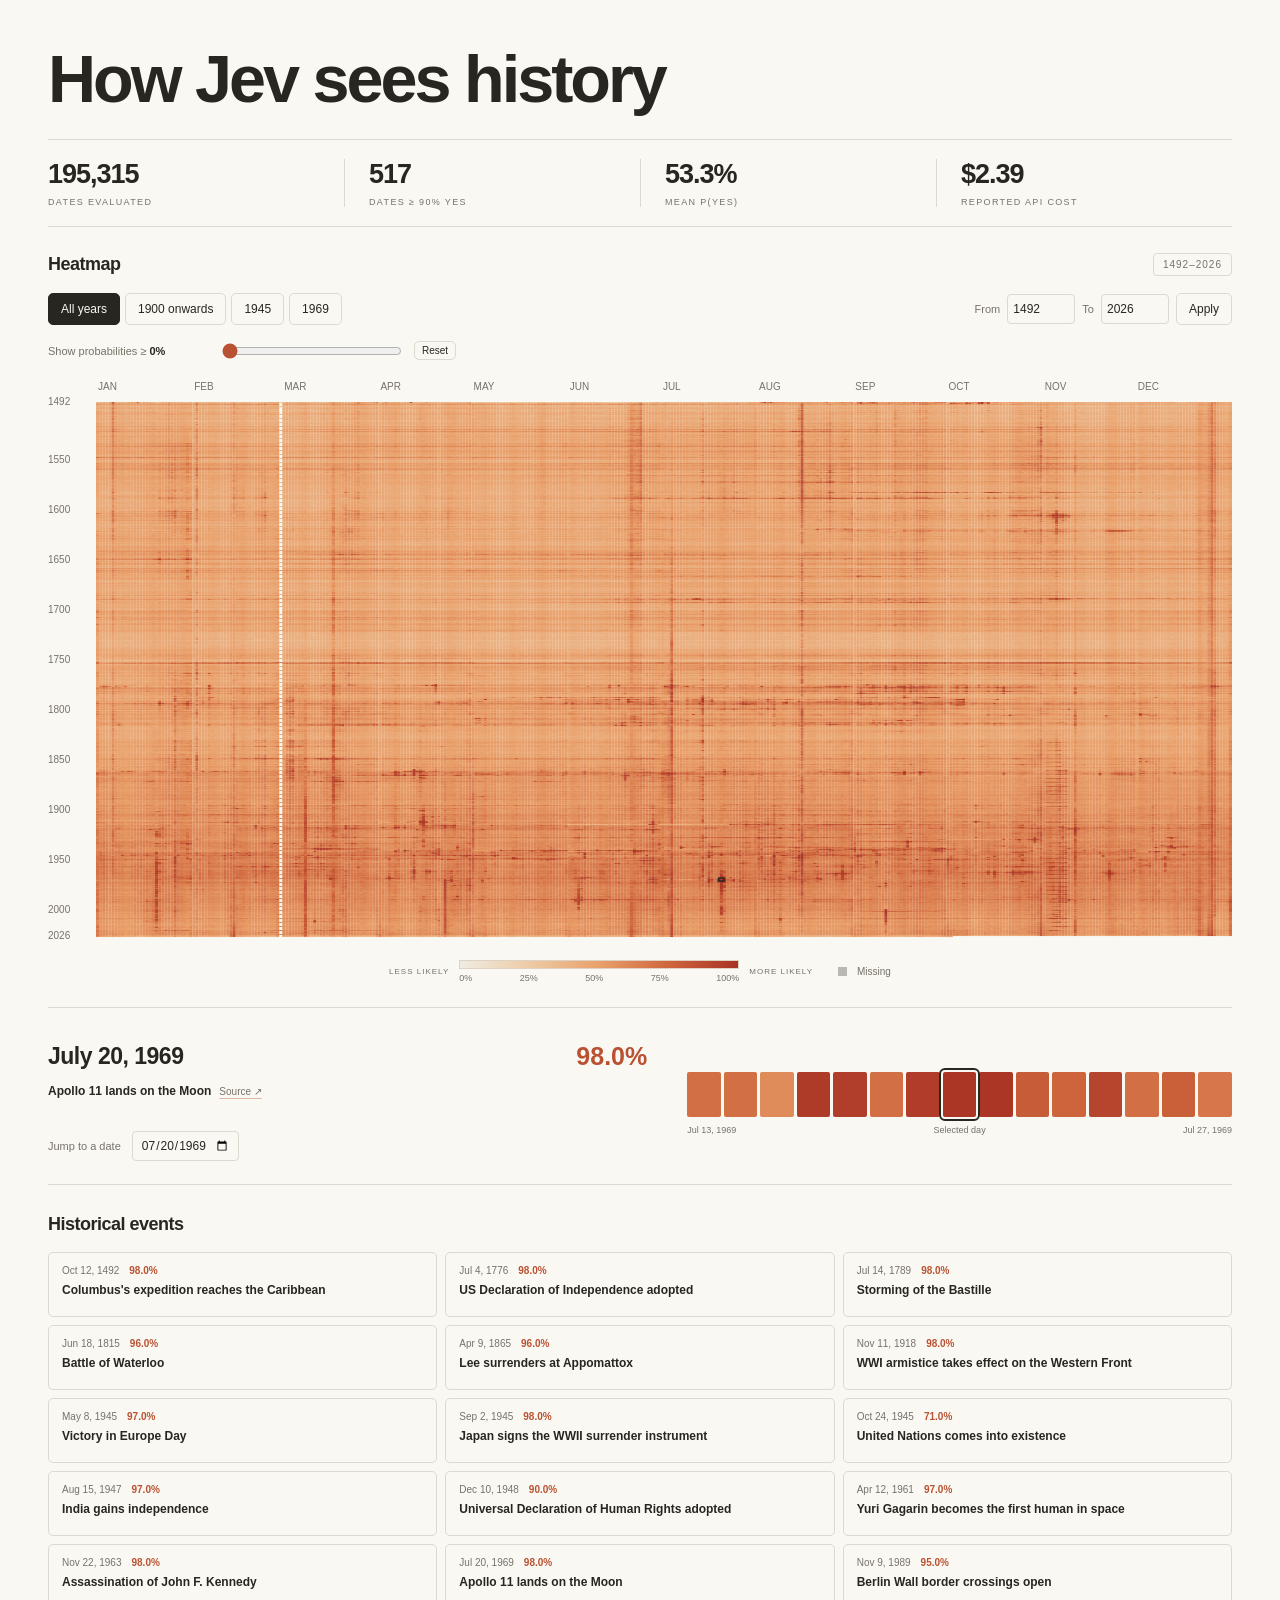
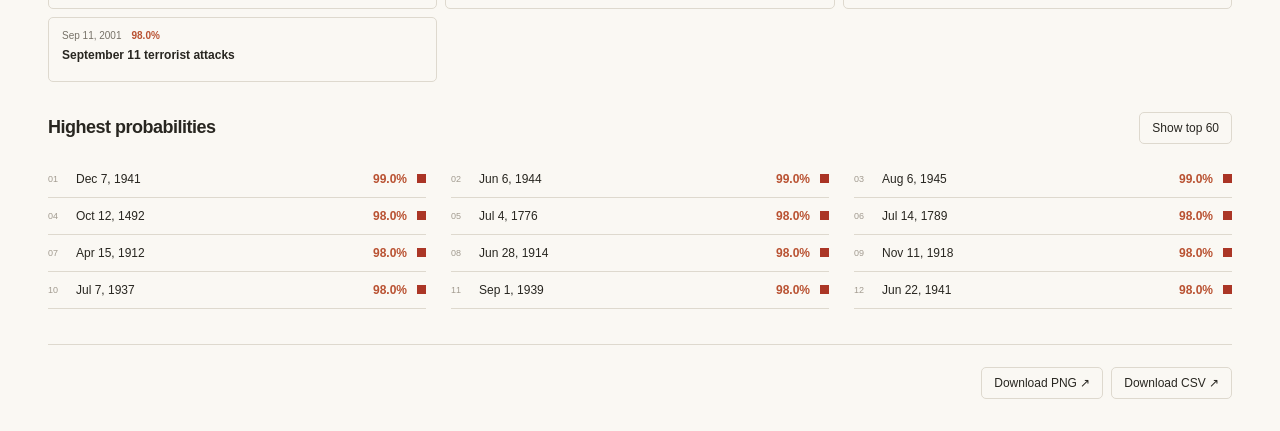
==== index.html @ 4d6ac9d6 "Publish historical heatmap Assisted-by: AI" ====
<!doctype html>
<html lang="en">
<head>
  <meta charset="utf-8">
  <meta name="viewport" content="width=device-width, initial-scale=1">
  <title>How Jev sees history</title>
  <meta name="description" content="Jev's probability of historical significance for every date from 1492 through 2026.">
  <meta property="og:title" content="How Jev sees history">
  <meta property="og:description" content="195,315 dates. One question. A historical heatmap from Jev 1.13.">
  <meta property="og:image" content="https://not-stbenjam.github.io/historical-heatmap/heatmap.png">
  <link rel="stylesheet" href="style.css">
  <script src="app.js" defer></script>
</head>
<body>
<main>
  <header>
    <h1>How Jev sees history</h1>
  </header>
  <section class="stats" aria-label="Experiment statistics">
    <div><strong id="dates-count">—</strong><span>DATES EVALUATED</span></div>
    <div><strong id="high-count">—</strong><span>DATES ≥ 90% YES</span></div>
    <div><strong id="mean-confidence">—</strong><span>MEAN P(YES)</span></div>
    <div><strong id="run-cost">—</strong><span>REPORTED API COST</span></div>
  </section>
  <section class="map-section" aria-labelledby="map-heading">
    <div class="section-title"><h2 id="map-heading">Heatmap</h2><span id="range-description" class="map-tag">1492–2026</span></div>
    <div class="toolbar">
      <div class="presets" role="group" aria-label="Year range"><button data-range="all" class="active">All years</button><button data-range="1900">1900 onwards</button><button data-range="1945">1945</button><button data-range="1969">1969</button></div>
      <div class="range-inputs"><label>From <input id="year-from" type="number" min="1492" max="2026" value="1492"></label><label>To <input id="year-to" type="number" min="1492" max="2026" value="2026"></label><button id="apply-range">Apply</button></div>
    </div>
    <div class="filter"><label for="threshold">Show probabilities ≥ <strong id="threshold-label">0%</strong></label><input id="threshold" type="range" min="0" max="100" value="0" step="1"><button id="threshold-reset">Reset</button></div>
    <div class="map-wrap"><canvas id="heatmap" tabindex="0" aria-label="Historical confidence heatmap. Use arrow keys to select adjacent dates."></canvas><div id="loading">Loading the experiment…</div><div id="tooltip" hidden></div></div>
    <div class="legend"><span class="legend-label">LESS LIKELY</span><div class="legend-scale"><div class="gradient"></div><div class="legend-ticks"><span>0%</span><span>25%</span><span>50%</span><span>75%</span><span>100%</span></div></div><span class="legend-label">MORE LIKELY</span><span class="missing-swatch"></span><span>Missing</span></div>
  </section>
  <section class="detail" aria-labelledby="selected-heading">
    <div class="selected-main"><div class="date-row"><h2 id="selected-heading">July 20, 1969</h2><strong id="selected-probability">—</strong></div><div id="selected-event"></div><label class="jump">Jump to a date <input id="date-input" type="date" min="1492-01-01" max="2026-10-02" value="1969-07-20"></label></div>
    <div class="neighbors"><div id="neighbor-strip"></div><div class="strip-captions"><span id="neighbor-start"></span><span>Selected day</span><span id="neighbor-end"></span></div></div>
  </section>
  <section class="anchors" aria-labelledby="anchors-heading"><div class="section-title"><h2 id="anchors-heading">Historical events</h2></div><div id="event-buttons"></div></section>
  <section class="ranking" aria-labelledby="ranking-heading"><div class="section-title"><h2 id="ranking-heading">Highest probabilities</h2><button id="toggle-ranked">Show top 60</button></div><div id="top-dates"></div></section>
  <footer class="exports"><button id="export-png">Download PNG ↗</button><button id="export-csv">Download CSV ↗</button></footer>
</main>
</body>
</html>
---- style.css ----
:root{--paper:#faf8f3;--ink:#282620;--muted:#777268;--line:#ded9ce;--accent:#b95232;--warm:#f0ece3;--missing:#bbb8b1;font-family:Inter,ui-sans-serif,-apple-system,BlinkMacSystemFont,"Segoe UI",sans-serif;color:var(--ink);background:var(--paper);font-synthesis:none}*{box-sizing:border-box}body{margin:0}main{max-width:1280px;margin:auto;padding:44px 48px 32px}a{color:inherit;text-decoration-color:#b9523266;text-underline-offset:3px}button,input{font:inherit}button{cursor:pointer;border:1px solid var(--line);border-radius:5px;background:transparent;color:var(--ink);padding:8px 12px;font-size:12px;transition:background .15s,border-color .15s}button:hover{background:#eee9df;border-color:#bbb3a5}button:focus-visible,input:focus-visible,canvas:focus-visible{outline:2px solid var(--accent);outline-offset:3px}.eyebrow{font-size:10px;font-weight:650;letter-spacing:1.8px;color:var(--muted);display:flex;align-items:center;gap:8px}.dot{width:7px;height:7px;border-radius:50%;background:var(--accent)}.edition{margin-left:auto;letter-spacing:1.4px}h1{font-size:clamp(40px,5.2vw,68px);font-weight:760;letter-spacing:-3px;margin:24px 0 12px;line-height:1.06}.period{color:var(--accent)}.question{font-family:Georgia,serif;font-size:clamp(18px,2.3vw,27px);margin:0 0 14px;letter-spacing:-.25px}.intro{font-size:13px;line-height:1.7;color:var(--muted);max-width:780px;margin:0}.stats{display:grid;grid-template-columns:repeat(4,1fr);border-block:1px solid var(--line);margin:30px 0 28px;padding:19px 0}.stats>div{padding:0 24px;border-left:1px solid var(--line)}.stats>div:first-child{padding-left:0;border:0}.stats strong{font-size:27px;font-weight:650;letter-spacing:-1px;display:block;font-variant-numeric:tabular-nums}.stats span{display:block;font-size:9px;letter-spacing:1.35px;color:var(--muted);margin-top:7px}h2{font-size:18px;letter-spacing:-.5px;margin:0;font-weight:650}.section-title{display:flex;justify-content:space-between;align-items:center;gap:20px;margin-bottom:17px}.section-title p{font-size:12px;color:var(--muted);margin:6px 0 0;line-height:1.5}.map-tag{font-size:10px;letter-spacing:1px;border:1px solid var(--line);border-radius:4px;padding:5px 9px;color:var(--muted)}.toolbar{display:flex;justify-content:space-between;gap:14px;align-items:center;flex-wrap:wrap}.presets{display:flex;gap:5px}.presets .active{background:var(--ink);color:var(--paper);border-color:var(--ink)}.range-inputs{display:flex;align-items:center;gap:7px}.range-inputs label{font-size:11px;color:var(--muted)}input[type=number]{width:68px;padding:7px 5px;border:1px solid var(--line);background:transparent;border-radius:4px;font-size:12px;color:var(--ink);margin-left:4px}.filter{display:flex;gap:10px;align-items:center;margin:16px 0;font-size:11px;color:var(--muted);flex-wrap:wrap}.filter label{min-width:162px}.filter strong{color:var(--ink);font-variant-numeric:tabular-nums}.filter input{accent-color:var(--accent);width:180px}.filter button{padding:3px 7px;font-size:10px}.filter>span{margin-left:auto;font-size:10px}.map-wrap{position:relative;min-height:130px}canvas{width:100%;display:block;cursor:crosshair}#loading{position:absolute;inset:0;display:grid;place-items:center;background:#f0ece3;color:var(--muted);font-size:13px}#tooltip{position:absolute;pointer-events:none;background:#282620;color:var(--paper);padding:9px 11px;border-radius:4px;font-size:11px;z-index:2;white-space:nowrap;box-shadow:0 3px 12px #0002}#tooltip[hidden]{display:none}.legend{display:flex;align-items:center;gap:10px;justify-content:center;margin-top:15px;font-size:10px;color:var(--muted)}.legend-label{font-size:8px;letter-spacing:1px}.legend-scale{width:280px}.gradient{height:9px;border:1px solid #ddd2c4;background:linear-gradient(90deg,#f0ece3,#edcba5,#e9a06b,#cf663d,#a83224)}.legend-ticks{display:flex;justify-content:space-between;margin-top:4px;font-size:9px;font-variant-numeric:tabular-nums}.missing-swatch{width:9px;height:9px;background:var(--missing);margin-left:15px}.reading-note{font-size:10px;line-height:1.5;color:var(--muted);margin:14px 0 22px}.detail{display:grid;grid-template-columns:1.1fr 1fr;border-block:1px solid var(--line);padding:23px 0;gap:40px}.date-row{display:flex;gap:15px;align-items:center;justify-content:space-between;margin:11px 0}.date-row h2{font-size:23px}.date-row>strong{color:var(--accent);font-size:25px;font-weight:600;font-variant-numeric:tabular-nums}.selected-main>.eyebrow,.neighbors>.eyebrow{font-size:9px}#selected-event{font-size:12px;color:var(--muted);line-height:1.6;min-height:37px}#selected-event a{display:inline-block;margin-left:8px;font-size:10px}#selected-event strong{color:var(--ink);font-weight:550}.event-note{font-size:10px;display:block;margin-top:2px}.jump{display:flex;align-items:center;gap:11px;color:var(--muted);font-size:11px;margin-top:12px}input[type=date]{font-size:12px;background:transparent;border:1px solid var(--line);border-radius:4px;padding:6px 8px;color:var(--ink)}.neighbors{align-self:center}#neighbor-strip{display:grid;grid-template-columns:repeat(15,1fr);gap:3px;margin:15px 0 8px}#neighbor-strip button{border:0;border-radius:2px;padding:0;height:45px;position:relative}#neighbor-strip button.selected{outline:2px solid var(--ink);outline-offset:2px;z-index:1}#neighbor-strip button:hover{outline:1px solid var(--ink)}.strip-captions{display:flex;justify-content:space-between;font-size:9px;color:var(--muted)}.anchors{margin-top:29px}#event-buttons{display:grid;grid-template-columns:repeat(3,1fr);gap:8px}.event-button{text-align:left;display:flex;flex-direction:column;gap:6px;padding:12px 13px;min-height:65px}.event-button .event-top{display:flex;justify-content:space-between;gap:10px;font-size:10px;color:var(--muted);font-variant-numeric:tabular-nums}.event-button .event-p{color:var(--accent);font-weight:650}.event-button .event-title{font-size:12px;font-weight:550;line-height:1.4}.ranking{margin-top:30px}#top-dates{display:grid;grid-template-columns:repeat(3,1fr);gap:0 25px}.rank-item{display:flex;align-items:center;gap:10px;border:0;border-bottom:1px solid var(--line);border-radius:0;padding:11px 0;text-align:left}.rank-number{width:18px;font-size:9px;color:#a29b90;font-variant-numeric:tabular-nums}.rank-date{font-size:12px}.rank-confidence{margin-left:auto;color:var(--accent);font-size:12px;font-weight:600;font-variant-numeric:tabular-nums}.rank-swatch{width:9px;height:9px;flex:none}footer{margin-top:35px;border-top:1px solid var(--line);padding-top:22px}.footer-top{display:flex;justify-content:space-between;align-items:center;gap:16px}.footer-top h2{font-size:15px}.exports{display:flex;gap:8px}footer p{font-size:11px;color:var(--muted);line-height:1.75;max-width:950px;margin:14px 0 0}.run-summary{font-size:9px;letter-spacing:.35px}#toggle-ranked{white-space:nowrap}#top-dates:empty:after{content:"No dates match this range and threshold.";font-size:12px;color:var(--muted)}@media(max-width:800px){main{padding:27px 22px}h1{letter-spacing:-1.8px}.stats strong{font-size:23px}.stats>div{padding:0 12px}.stats span{font-size:8px;letter-spacing:.65px}.detail{gap:25px;grid-template-columns:1fr}.filter>span{margin-left:0;width:100%}#event-buttons{grid-template-columns:repeat(2,1fr)}#top-dates{grid-template-columns:repeat(2,1fr)}.footer-top{align-items:flex-start;flex-direction:column}.legend-scale{width:180px}.legend{gap:6px}.missing-swatch{margin-left:5px}.legend-label{font-size:7px}}@media(max-width:480px){main{padding:25px 16px}.edition{font-size:8px}.eyebrow{font-size:8px;letter-spacing:1px}.stats{grid-template-columns:repeat(2,1fr);gap:17px}.stats>div:nth-child(3){border:0;padding-left:0}.presets button{padding:7px 9px;font-size:10px}.legend-label{display:none}#event-buttons,#top-dates{grid-template-columns:1fr}.question{font-size:19px}.date-row h2{font-size:21px}}

h1{margin:0 0 24px}.stats{margin:22px 0 26px}.detail{margin-top:24px}footer.exports{justify-content:flex-end}
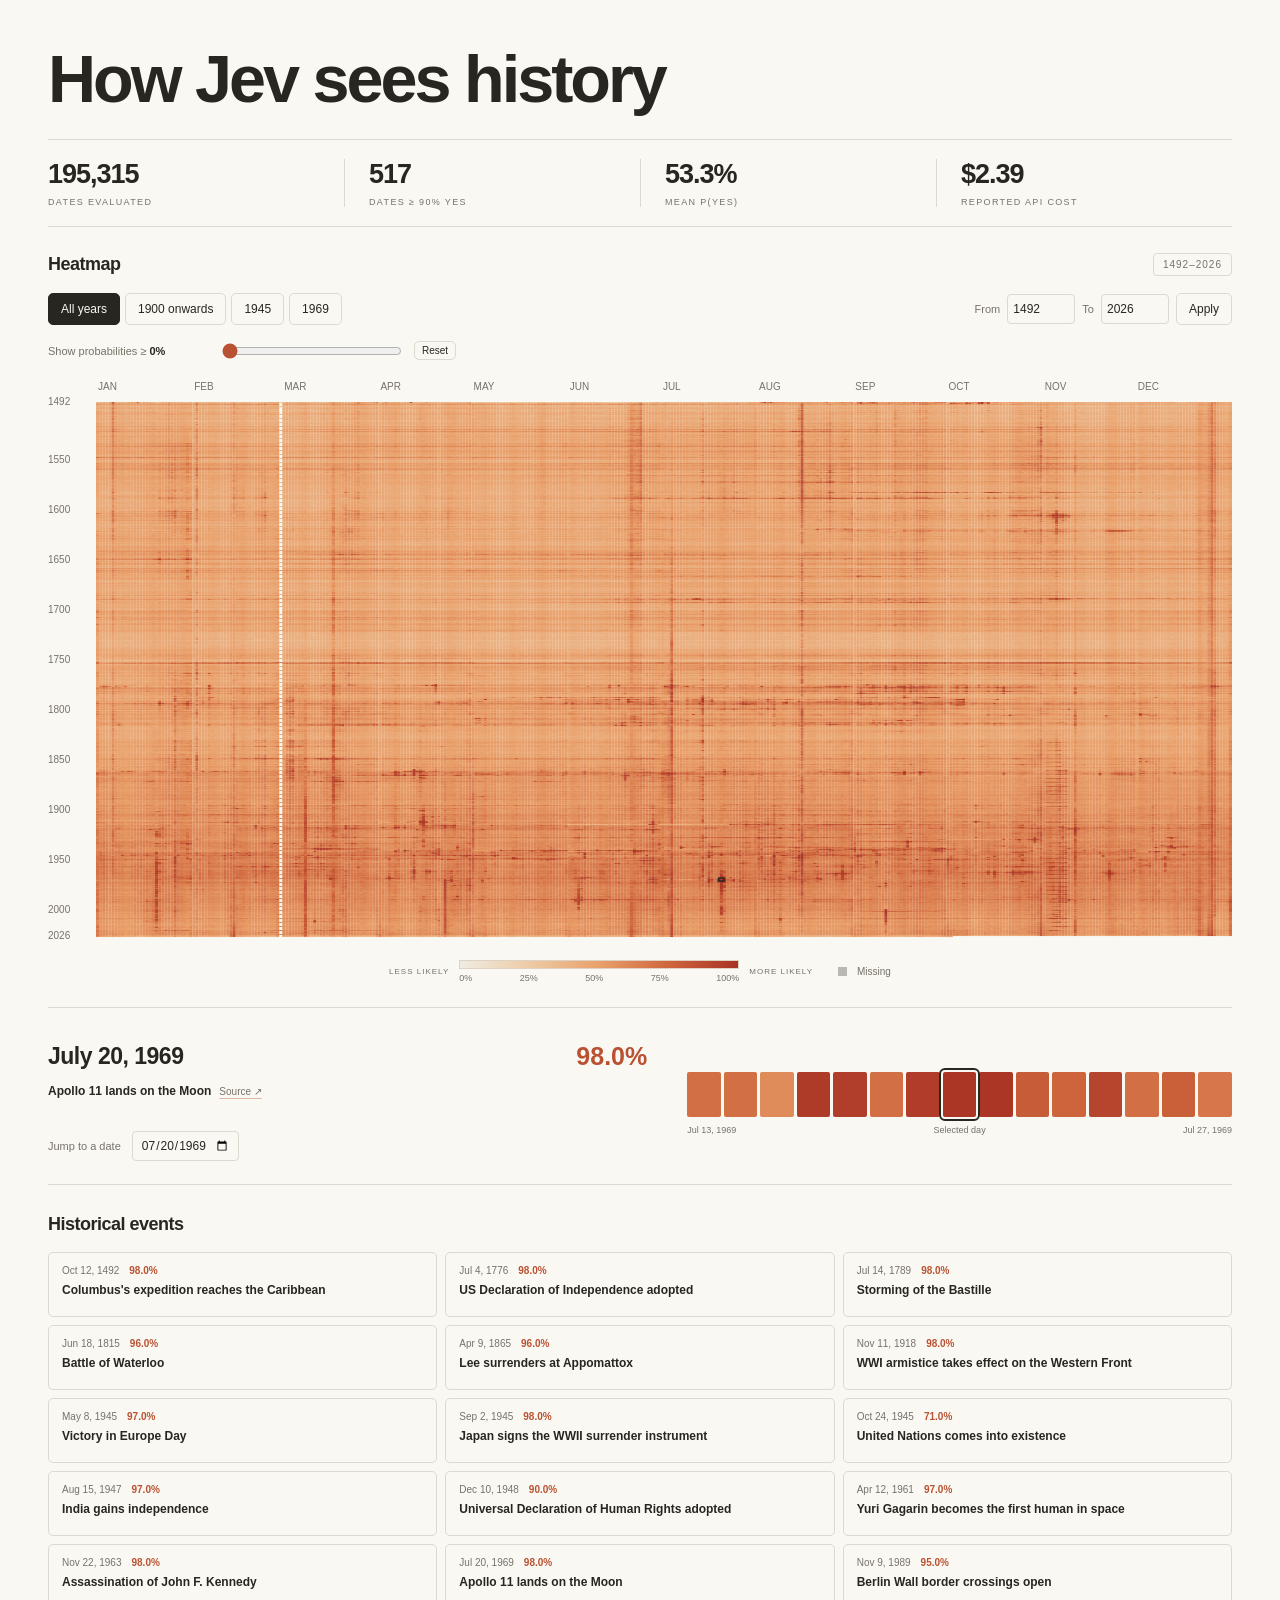
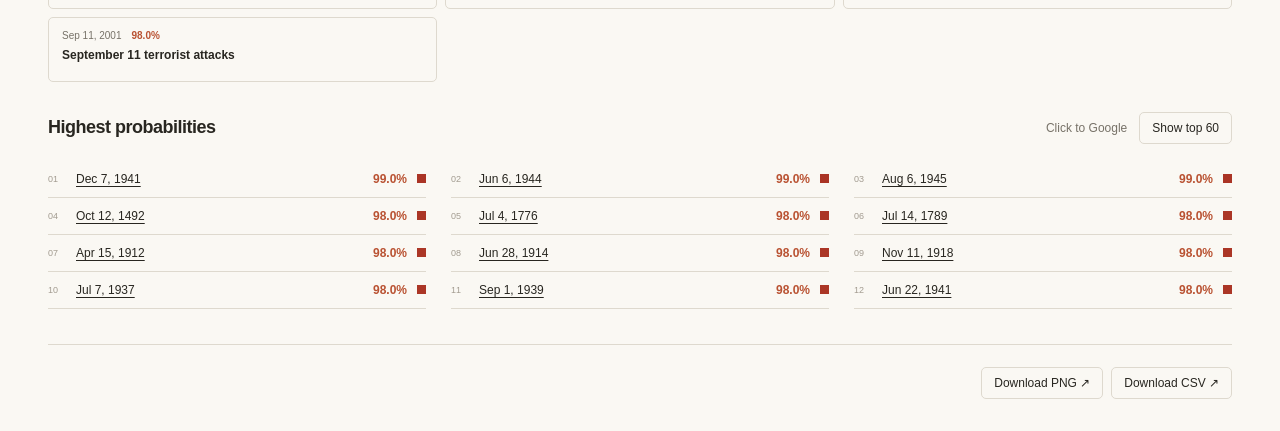
==== commit fa4161c1: "Publish historical heatmap Assisted-by: AI" ====
--- a/index.html
+++ b/index.html
@@ -37,7 +37,7 @@
     <div class="neighbors"><div id="neighbor-strip"></div><div class="strip-captions"><span id="neighbor-start"></span><span>Selected day</span><span id="neighbor-end"></span></div></div>
   </section>
   <section class="anchors" aria-labelledby="anchors-heading"><div class="section-title"><h2 id="anchors-heading">Historical events</h2></div><div id="event-buttons"></div></section>
-  <section class="ranking" aria-labelledby="ranking-heading"><div class="section-title"><h2 id="ranking-heading">Highest probabilities</h2><button id="toggle-ranked">Show top 60</button></div><div id="top-dates"></div></section>
+  <section class="ranking" aria-labelledby="ranking-heading"><div class="section-title"><h2 id="ranking-heading">Highest probabilities</h2><div class="ranking-actions"><span>Click to Google</span><button id="toggle-ranked">Show top 60</button></div></div><div id="top-dates"></div></section>
   <footer class="exports"><button id="export-png">Download PNG ↗</button><button id="export-csv">Download CSV ↗</button></footer>
 </main>
 </body>
--- a/style.css
+++ b/style.css
@@ -1,3 +1,4 @@
 :root{--paper:#faf8f3;--ink:#282620;--muted:#777268;--line:#ded9ce;--accent:#b95232;--warm:#f0ece3;--missing:#bbb8b1;font-family:Inter,ui-sans-serif,-apple-system,BlinkMacSystemFont,"Segoe UI",sans-serif;color:var(--ink);background:var(--paper);font-synthesis:none}*{box-sizing:border-box}body{margin:0}main{max-width:1280px;margin:auto;padding:44px 48px 32px}a{color:inherit;text-decoration-color:#b9523266;text-underline-offset:3px}button,input{font:inherit}button{cursor:pointer;border:1px solid var(--line);border-radius:5px;background:transparent;color:var(--ink);padding:8px 12px;font-size:12px;transition:background .15s,border-color .15s}button:hover{background:#eee9df;border-color:#bbb3a5}button:focus-visible,input:focus-visible,canvas:focus-visible{outline:2px solid var(--accent);outline-offset:3px}.eyebrow{font-size:10px;font-weight:650;letter-spacing:1.8px;color:var(--muted);display:flex;align-items:center;gap:8px}.dot{width:7px;height:7px;border-radius:50%;background:var(--accent)}.edition{margin-left:auto;letter-spacing:1.4px}h1{font-size:clamp(40px,5.2vw,68px);font-weight:760;letter-spacing:-3px;margin:24px 0 12px;line-height:1.06}.period{color:var(--accent)}.question{font-family:Georgia,serif;font-size:clamp(18px,2.3vw,27px);margin:0 0 14px;letter-spacing:-.25px}.intro{font-size:13px;line-height:1.7;color:var(--muted);max-width:780px;margin:0}.stats{display:grid;grid-template-columns:repeat(4,1fr);border-block:1px solid var(--line);margin:30px 0 28px;padding:19px 0}.stats>div{padding:0 24px;border-left:1px solid var(--line)}.stats>div:first-child{padding-left:0;border:0}.stats strong{font-size:27px;font-weight:650;letter-spacing:-1px;display:block;font-variant-numeric:tabular-nums}.stats span{display:block;font-size:9px;letter-spacing:1.35px;color:var(--muted);margin-top:7px}h2{font-size:18px;letter-spacing:-.5px;margin:0;font-weight:650}.section-title{display:flex;justify-content:space-between;align-items:center;gap:20px;margin-bottom:17px}.section-title p{font-size:12px;color:var(--muted);margin:6px 0 0;line-height:1.5}.map-tag{font-size:10px;letter-spacing:1px;border:1px solid var(--line);border-radius:4px;padding:5px 9px;color:var(--muted)}.toolbar{display:flex;justify-content:space-between;gap:14px;align-items:center;flex-wrap:wrap}.presets{display:flex;gap:5px}.presets .active{background:var(--ink);color:var(--paper);border-color:var(--ink)}.range-inputs{display:flex;align-items:center;gap:7px}.range-inputs label{font-size:11px;color:var(--muted)}input[type=number]{width:68px;padding:7px 5px;border:1px solid var(--line);background:transparent;border-radius:4px;font-size:12px;color:var(--ink);margin-left:4px}.filter{display:flex;gap:10px;align-items:center;margin:16px 0;font-size:11px;color:var(--muted);flex-wrap:wrap}.filter label{min-width:162px}.filter strong{color:var(--ink);font-variant-numeric:tabular-nums}.filter input{accent-color:var(--accent);width:180px}.filter button{padding:3px 7px;font-size:10px}.filter>span{margin-left:auto;font-size:10px}.map-wrap{position:relative;min-height:130px}canvas{width:100%;display:block;cursor:crosshair}#loading{position:absolute;inset:0;display:grid;place-items:center;background:#f0ece3;color:var(--muted);font-size:13px}#tooltip{position:absolute;pointer-events:none;background:#282620;color:var(--paper);padding:9px 11px;border-radius:4px;font-size:11px;z-index:2;white-space:nowrap;box-shadow:0 3px 12px #0002}#tooltip[hidden]{display:none}.legend{display:flex;align-items:center;gap:10px;justify-content:center;margin-top:15px;font-size:10px;color:var(--muted)}.legend-label{font-size:8px;letter-spacing:1px}.legend-scale{width:280px}.gradient{height:9px;border:1px solid #ddd2c4;background:linear-gradient(90deg,#f0ece3,#edcba5,#e9a06b,#cf663d,#a83224)}.legend-ticks{display:flex;justify-content:space-between;margin-top:4px;font-size:9px;font-variant-numeric:tabular-nums}.missing-swatch{width:9px;height:9px;background:var(--missing);margin-left:15px}.reading-note{font-size:10px;line-height:1.5;color:var(--muted);margin:14px 0 22px}.detail{display:grid;grid-template-columns:1.1fr 1fr;border-block:1px solid var(--line);padding:23px 0;gap:40px}.date-row{display:flex;gap:15px;align-items:center;justify-content:space-between;margin:11px 0}.date-row h2{font-size:23px}.date-row>strong{color:var(--accent);font-size:25px;font-weight:600;font-variant-numeric:tabular-nums}.selected-main>.eyebrow,.neighbors>.eyebrow{font-size:9px}#selected-event{font-size:12px;color:var(--muted);line-height:1.6;min-height:37px}#selected-event a{display:inline-block;margin-left:8px;font-size:10px}#selected-event strong{color:var(--ink);font-weight:550}.event-note{font-size:10px;display:block;margin-top:2px}.jump{display:flex;align-items:center;gap:11px;color:var(--muted);font-size:11px;margin-top:12px}input[type=date]{font-size:12px;background:transparent;border:1px solid var(--line);border-radius:4px;padding:6px 8px;color:var(--ink)}.neighbors{align-self:center}#neighbor-strip{display:grid;grid-template-columns:repeat(15,1fr);gap:3px;margin:15px 0 8px}#neighbor-strip button{border:0;border-radius:2px;padding:0;height:45px;position:relative}#neighbor-strip button.selected{outline:2px solid var(--ink);outline-offset:2px;z-index:1}#neighbor-strip button:hover{outline:1px solid var(--ink)}.strip-captions{display:flex;justify-content:space-between;font-size:9px;color:var(--muted)}.anchors{margin-top:29px}#event-buttons{display:grid;grid-template-columns:repeat(3,1fr);gap:8px}.event-button{text-align:left;display:flex;flex-direction:column;gap:6px;padding:12px 13px;min-height:65px}.event-button .event-top{display:flex;justify-content:space-between;gap:10px;font-size:10px;color:var(--muted);font-variant-numeric:tabular-nums}.event-button .event-p{color:var(--accent);font-weight:650}.event-button .event-title{font-size:12px;font-weight:550;line-height:1.4}.ranking{margin-top:30px}#top-dates{display:grid;grid-template-columns:repeat(3,1fr);gap:0 25px}.rank-item{display:flex;align-items:center;gap:10px;border:0;border-bottom:1px solid var(--line);border-radius:0;padding:11px 0;text-align:left}.rank-number{width:18px;font-size:9px;color:#a29b90;font-variant-numeric:tabular-nums}.rank-date{font-size:12px}.rank-confidence{margin-left:auto;color:var(--accent);font-size:12px;font-weight:600;font-variant-numeric:tabular-nums}.rank-swatch{width:9px;height:9px;flex:none}footer{margin-top:35px;border-top:1px solid var(--line);padding-top:22px}.footer-top{display:flex;justify-content:space-between;align-items:center;gap:16px}.footer-top h2{font-size:15px}.exports{display:flex;gap:8px}footer p{font-size:11px;color:var(--muted);line-height:1.75;max-width:950px;margin:14px 0 0}.run-summary{font-size:9px;letter-spacing:.35px}#toggle-ranked{white-space:nowrap}#top-dates:empty:after{content:"No dates match this range and threshold.";font-size:12px;color:var(--muted)}@media(max-width:800px){main{padding:27px 22px}h1{letter-spacing:-1.8px}.stats strong{font-size:23px}.stats>div{padding:0 12px}.stats span{font-size:8px;letter-spacing:.65px}.detail{gap:25px;grid-template-columns:1fr}.filter>span{margin-left:0;width:100%}#event-buttons{grid-template-columns:repeat(2,1fr)}#top-dates{grid-template-columns:repeat(2,1fr)}.footer-top{align-items:flex-start;flex-direction:column}.legend-scale{width:180px}.legend{gap:6px}.missing-swatch{margin-left:5px}.legend-label{font-size:7px}}@media(max-width:480px){main{padding:25px 16px}.edition{font-size:8px}.eyebrow{font-size:8px;letter-spacing:1px}.stats{grid-template-columns:repeat(2,1fr);gap:17px}.stats>div:nth-child(3){border:0;padding-left:0}.presets button{padding:7px 9px;font-size:10px}.legend-label{display:none}#event-buttons,#top-dates{grid-template-columns:1fr}.question{font-size:19px}.date-row h2{font-size:21px}}
 
 h1{margin:0 0 24px}.stats{margin:22px 0 26px}.detail{margin-top:24px}footer.exports{justify-content:flex-end}
+.ranking-actions{display:flex;gap:12px;align-items:center}.ranking-actions>span{font-size:12px;color:var(--muted)}a.rank-item{text-decoration:none}a.rank-item .rank-date{text-decoration:underline;text-underline-offset:3px}a.rank-item:hover{background:#eee9df}a.rank-item:focus-visible{outline:2px solid var(--accent);outline-offset:3px}
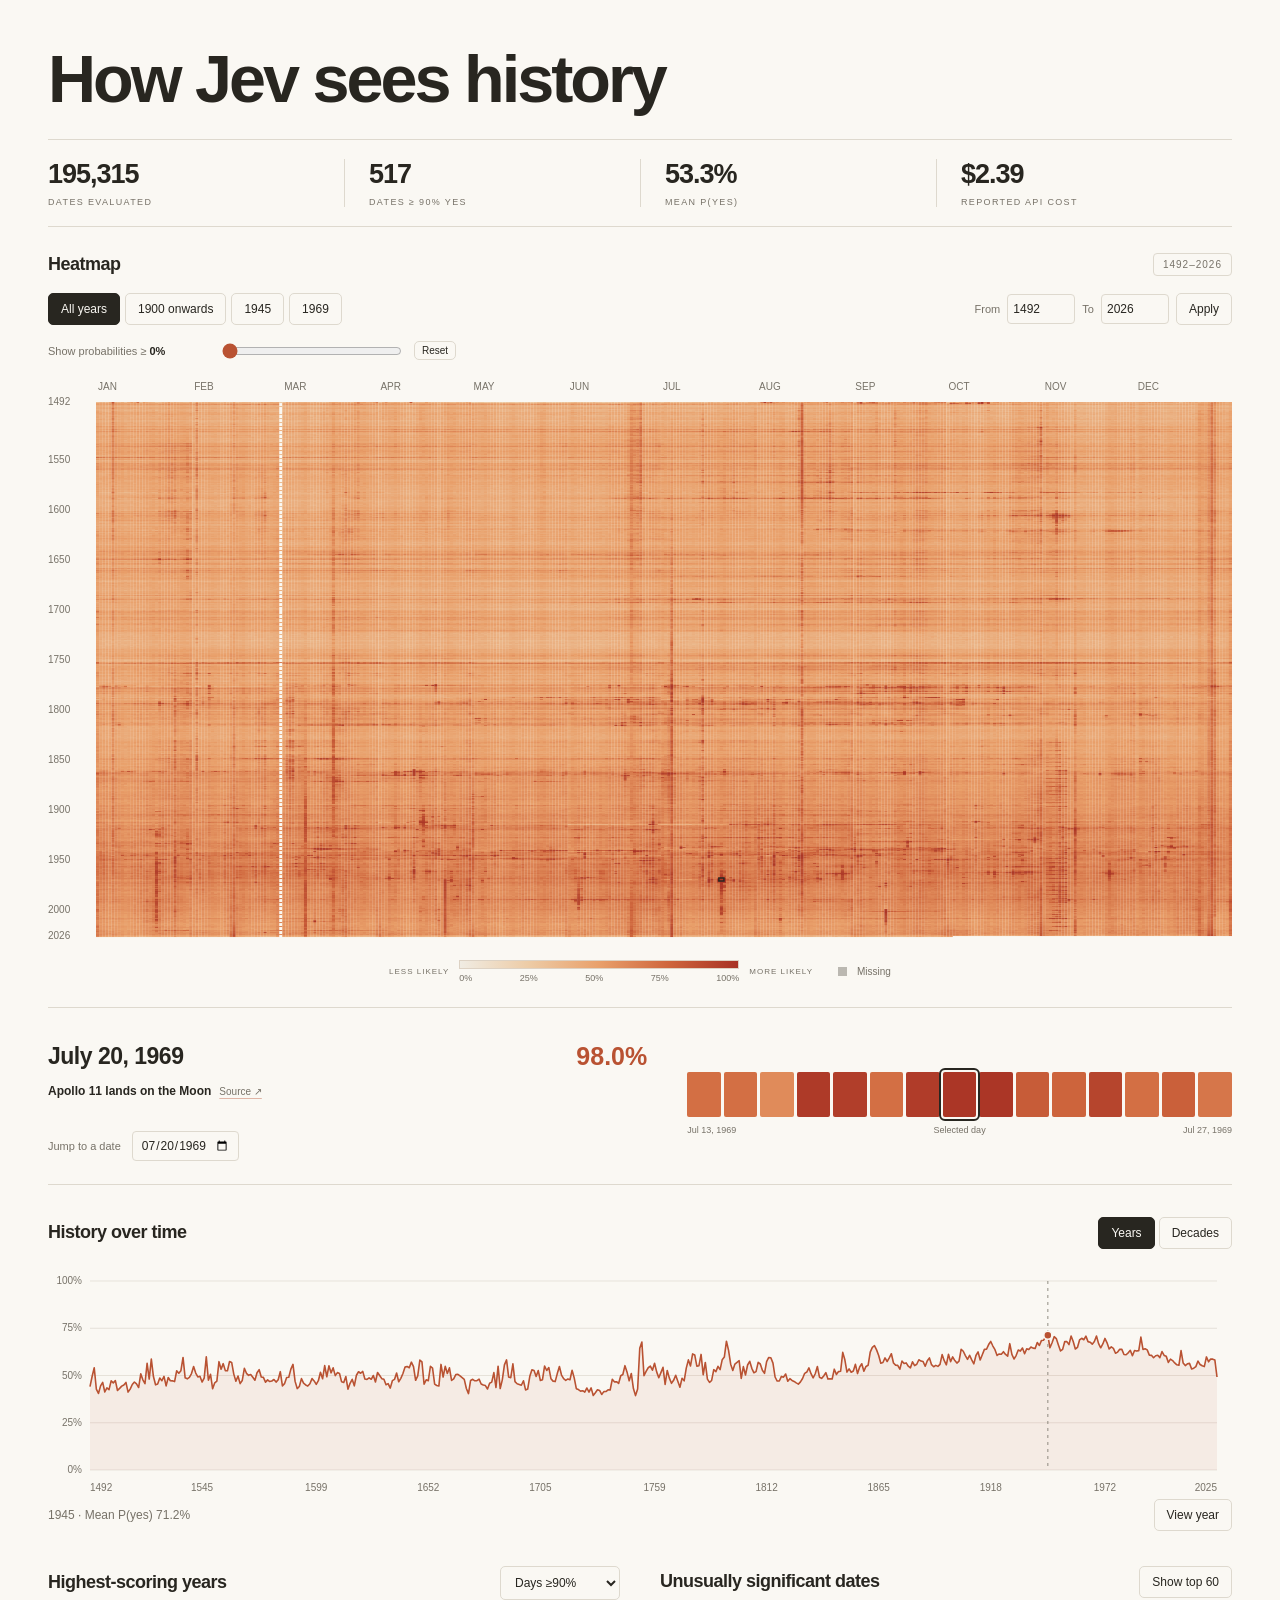
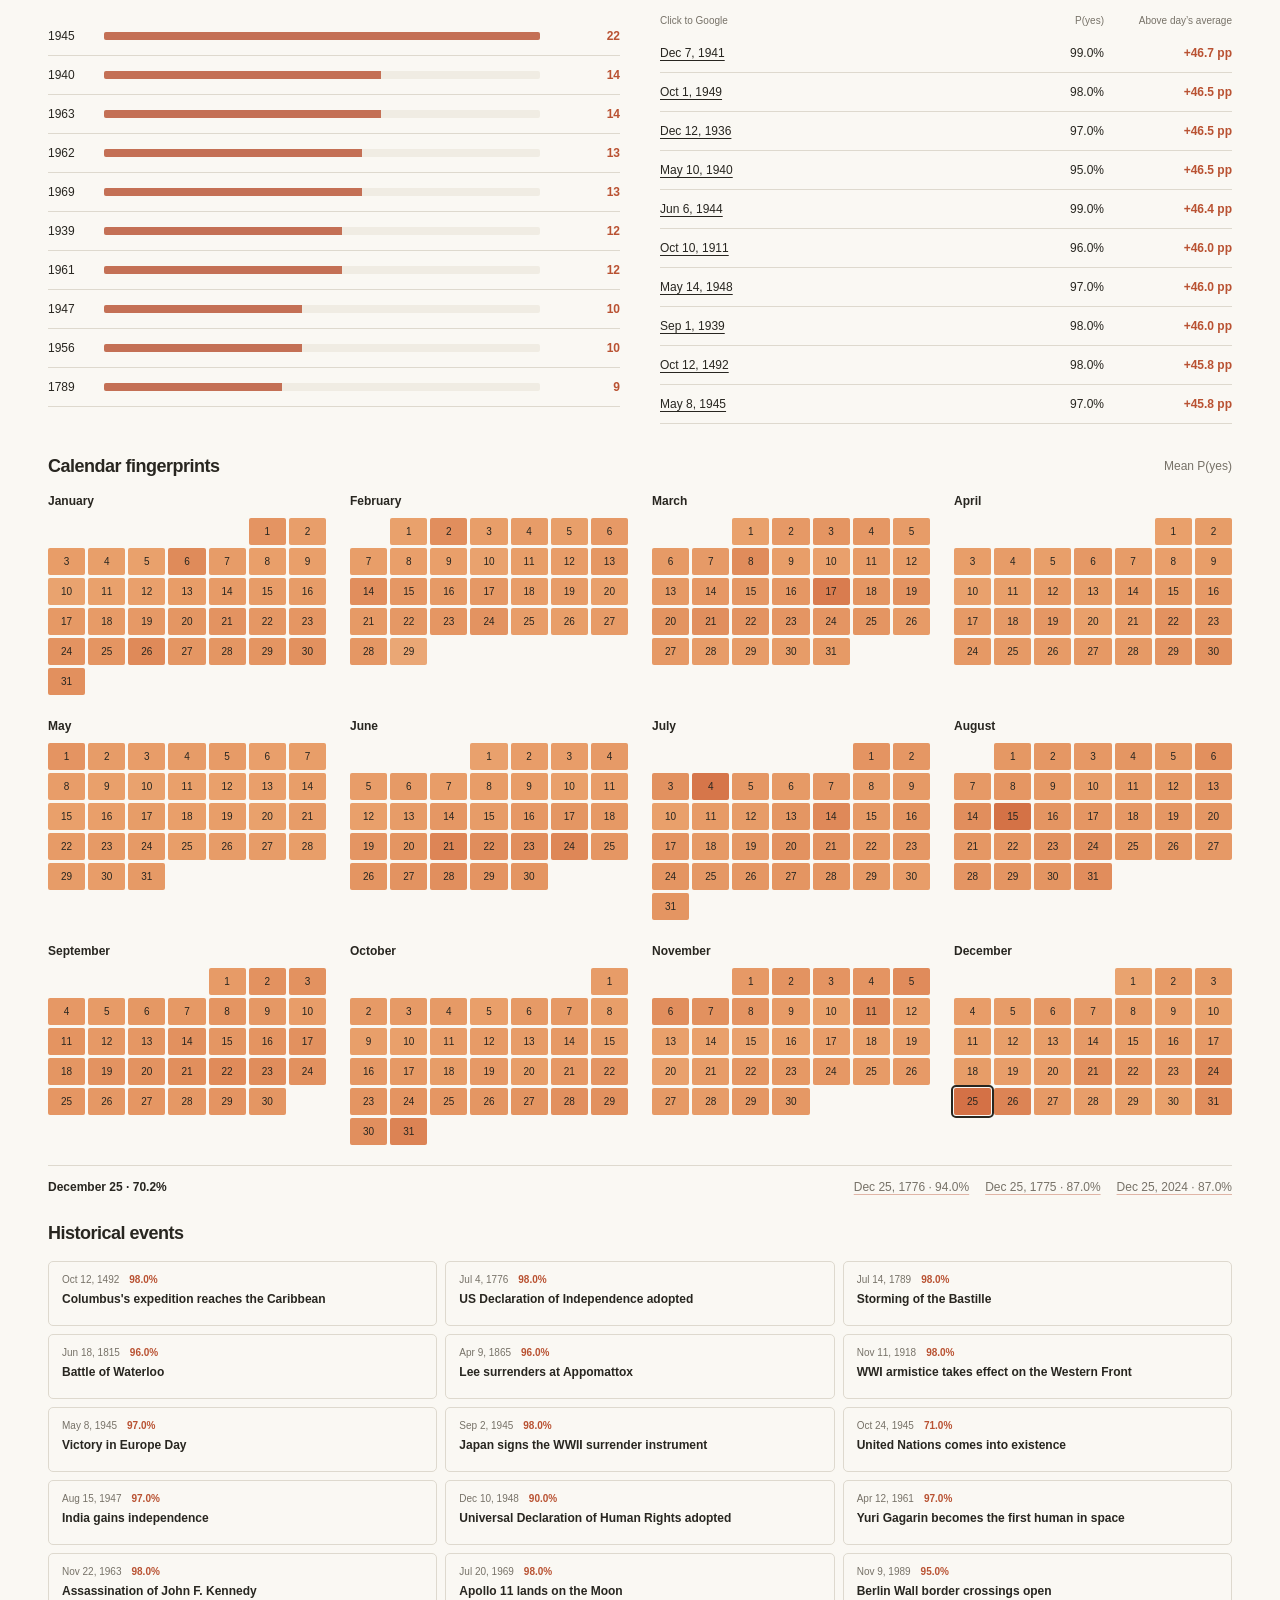
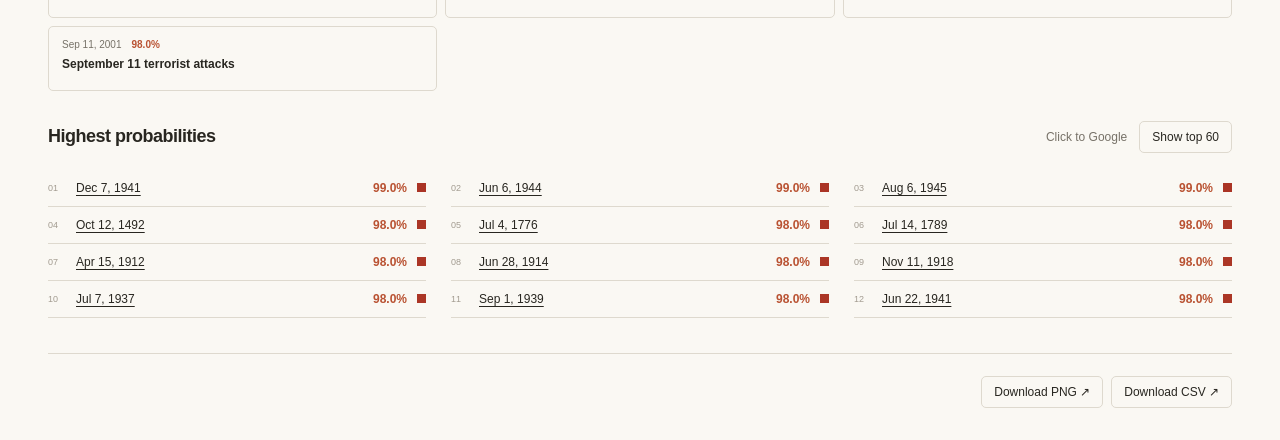
==== commit bdd71331: "Publish historical heatmap Assisted-by: AI" ====
--- a/index.html
+++ b/index.html
@@ -8,8 +8,10 @@
   <meta property="og:title" content="How Jev sees history">
   <meta property="og:description" content="195,315 dates. One question. A historical heatmap from Jev 1.13.">
   <meta property="og:image" content="https://not-stbenjam.github.io/historical-heatmap/heatmap.png">
-  <link rel="stylesheet" href="style.css">
-  <script src="app.js" defer></script>
+  <link rel="stylesheet" href="style.css?v=insights-1">
+  <script src="analytics.js?v=insights-1" defer></script>
+  <script src="app.js?v=insights-1" defer></script>
+  <script src="insights.js?v=insights-1" defer></script>
 </head>
 <body>
 <main>
@@ -36,6 +38,27 @@
     <div class="selected-main"><div class="date-row"><h2 id="selected-heading">July 20, 1969</h2><strong id="selected-probability">—</strong></div><div id="selected-event"></div><label class="jump">Jump to a date <input id="date-input" type="date" min="1492-01-01" max="2026-10-02" value="1969-07-20"></label></div>
     <div class="neighbors"><div id="neighbor-strip"></div><div class="strip-captions"><span id="neighbor-start"></span><span>Selected day</span><span id="neighbor-end"></span></div></div>
   </section>
+  <section class="insight-section" aria-labelledby="trend-heading">
+    <div class="section-title"><h2 id="trend-heading">History over time</h2><div class="segmented" role="group" aria-label="Timeline interval"><button id="trend-years" aria-pressed="true">Years</button><button id="trend-decades" aria-pressed="false">Decades</button></div></div>
+    <div class="trend-wrap"><svg id="history-trend" viewBox="0 0 1100 230" tabindex="0" role="img" aria-label="Average probability over time. Use left and right arrows to select, then Enter to zoom the heatmap."></svg></div>
+    <div class="chart-selection"><span id="trend-selection"></span><button id="trend-zoom">View year</button></div>
+  </section>
+  <div class="insight-grid">
+    <section class="insight-section" aria-labelledby="years-heading">
+      <div class="section-title"><h2 id="years-heading">Highest-scoring years</h2><select id="year-metric" aria-label="Year ranking metric"><option value="high">Days ≥90%</option><option value="mean">Average score</option></select></div>
+      <div id="top-years"></div>
+    </section>
+    <section class="insight-section" aria-labelledby="unusual-heading">
+      <div class="section-title"><h2 id="unusual-heading" title="Probability minus the average for the same month and day in other years">Unusually significant dates</h2><button id="toggle-unusual">Show top 60</button></div>
+      <div class="unusual-columns"><span>Click to Google</span><span>P(yes)</span><span title="Percentage points above the same calendar day’s average in other years">Above day’s average</span></div>
+      <div id="unusual-dates"></div>
+    </section>
+  </div>
+  <section class="insight-section" aria-labelledby="calendar-heading">
+    <div class="section-title"><h2 id="calendar-heading">Calendar fingerprints</h2><span class="metric-label">Mean P(yes)</span></div>
+    <div id="calendar-months"></div>
+    <div class="calendar-selection"><strong id="calendar-selection"></strong><div id="calendar-dates"></div></div>
+  </section>
   <section class="anchors" aria-labelledby="anchors-heading"><div class="section-title"><h2 id="anchors-heading">Historical events</h2></div><div id="event-buttons"></div></section>
   <section class="ranking" aria-labelledby="ranking-heading"><div class="section-title"><h2 id="ranking-heading">Highest probabilities</h2><div class="ranking-actions"><span>Click to Google</span><button id="toggle-ranked">Show top 60</button></div></div><div id="top-dates"></div></section>
   <footer class="exports"><button id="export-png">Download PNG ↗</button><button id="export-csv">Download CSV ↗</button></footer>
--- a/style.css
+++ b/style.css
@@ -2,3 +2,5 @@
 
 h1{margin:0 0 24px}.stats{margin:22px 0 26px}.detail{margin-top:24px}footer.exports{justify-content:flex-end}
 .ranking-actions{display:flex;gap:12px;align-items:center}.ranking-actions>span{font-size:12px;color:var(--muted)}a.rank-item{text-decoration:none}a.rank-item .rank-date{text-decoration:underline;text-underline-offset:3px}a.rank-item:hover{background:#eee9df}a.rank-item:focus-visible{outline:2px solid var(--accent);outline-offset:3px}
+
+.insight-section{margin-top:32px}.insight-section .section-title{gap:12px;flex-wrap:wrap}.insight-grid{display:grid;grid-template-columns:1fr 1fr;gap:40px}.segmented{display:flex;gap:4px}.segmented button[aria-pressed=true]{background:var(--ink);color:var(--paper);border-color:var(--ink)}select{font:inherit;font-size:12px;color:var(--ink);border:1px solid var(--line);border-radius:5px;background:var(--paper);padding:8px 10px;max-width:100%}select:focus-visible,a:focus-visible,svg:focus-visible{outline:2px solid var(--accent);outline-offset:3px}.metric-label{font-size:12px;color:var(--muted)}.trend-wrap{width:100%}#history-trend{display:block;width:100%;height:230px;cursor:crosshair;overflow:visible}.trend-grid{stroke:var(--line);stroke-width:.7}.trend-axis{fill:var(--muted);font-size:10px}.trend-area{fill:var(--accent);opacity:.08}.trend-line{fill:none;stroke:var(--accent);stroke-width:1.6;stroke-linejoin:round}.trend-marker-line{stroke:var(--muted);stroke-dasharray:3 4;stroke-width:.8}.trend-marker-dot{fill:var(--accent);stroke:var(--paper);stroke-width:1.5}.chart-selection{display:flex;justify-content:space-between;align-items:center;gap:12px;min-height:38px;font-size:12px;font-variant-numeric:tabular-nums}.chart-selection span{color:var(--muted)}.year-rank{display:grid;grid-template-columns:44px 1fr 68px;align-items:center;width:100%;gap:12px;border:0;border-bottom:1px solid var(--line);border-radius:0;padding:12px 0;text-align:left;font-variant-numeric:tabular-nums}.year-label{font-size:12px}.year-track{height:8px;background:var(--warm);border-radius:2px;overflow:hidden}.year-bar{display:block;height:100%;background:var(--accent);opacity:.8}.year-value{text-align:right;color:var(--accent);font-size:12px;font-weight:600}.unusual-columns,.unusual-date{display:grid;grid-template-columns:1fr 62px 120px;align-items:center;gap:8px}.unusual-columns{font-size:10px;color:var(--muted);padding:0 0 8px}.unusual-columns span:not(:first-child){text-align:right}.unusual-date{border-bottom:1px solid var(--line);padding:12px 0;font-size:12px;text-decoration:none;font-variant-numeric:tabular-nums}.unusual-label{text-decoration:underline;text-underline-offset:3px}.unusual-probability,.unusual-lift{text-align:right}.unusual-lift{color:var(--accent);font-weight:600}.unusual-date:hover{background:#eee9df}#unusual-dates{max-height:392px;overflow-y:auto;scrollbar-width:thin}#toggle-unusual{white-space:nowrap}#calendar-months{display:grid;grid-template-columns:repeat(4,1fr);gap:24px}.calendar-month h3{font-size:12px;font-weight:600;margin:0 0 10px}.calendar-grid{display:grid;grid-template-columns:repeat(7,1fr);gap:3px;grid-auto-rows:27px}.calendar-day{padding:0;border:0;border-radius:2px;font-size:10px;font-variant-numeric:tabular-nums}.calendar-day:hover{outline:1px solid var(--ink);outline-offset:1px}.calendar-day.selected{outline:2px solid var(--ink);outline-offset:1px}.calendar-day:focus-visible{outline:2px solid var(--accent);outline-offset:2px}.calendar-selection{display:flex;justify-content:space-between;align-items:center;gap:16px;flex-wrap:wrap;border-top:1px solid var(--line);margin-top:20px;padding-top:14px;font-size:12px;font-variant-numeric:tabular-nums}.calendar-selection strong{font-weight:600}#calendar-dates{display:flex;gap:16px;flex-wrap:wrap;color:var(--muted)}@media(max-width:1000px){.insight-grid{gap:24px}.unusual-columns,.unusual-date{grid-template-columns:1fr 52px 95px;gap:5px}.unusual-columns{font-size:9px}#calendar-months{grid-template-columns:repeat(3,1fr)}}@media(max-width:800px){.insight-grid{grid-template-columns:1fr}.insight-grid .insight-section{margin-top:28px}.insight-grid{gap:0}#calendar-months{gap:20px}.calendar-selection{align-items:flex-start;flex-direction:column}.chart-selection{font-size:11px}}@media(max-width:480px){#calendar-months{grid-template-columns:repeat(2,1fr);gap:18px 14px}.calendar-grid{grid-auto-rows:25px;gap:2px}.insight-section h2{font-size:17px}.unusual-columns,.unusual-date{grid-template-columns:1fr 52px 100px}.chart-selection{gap:6px}.chart-selection button{padding:7px 9px;white-space:nowrap}.unusual-columns{font-size:9px}}
